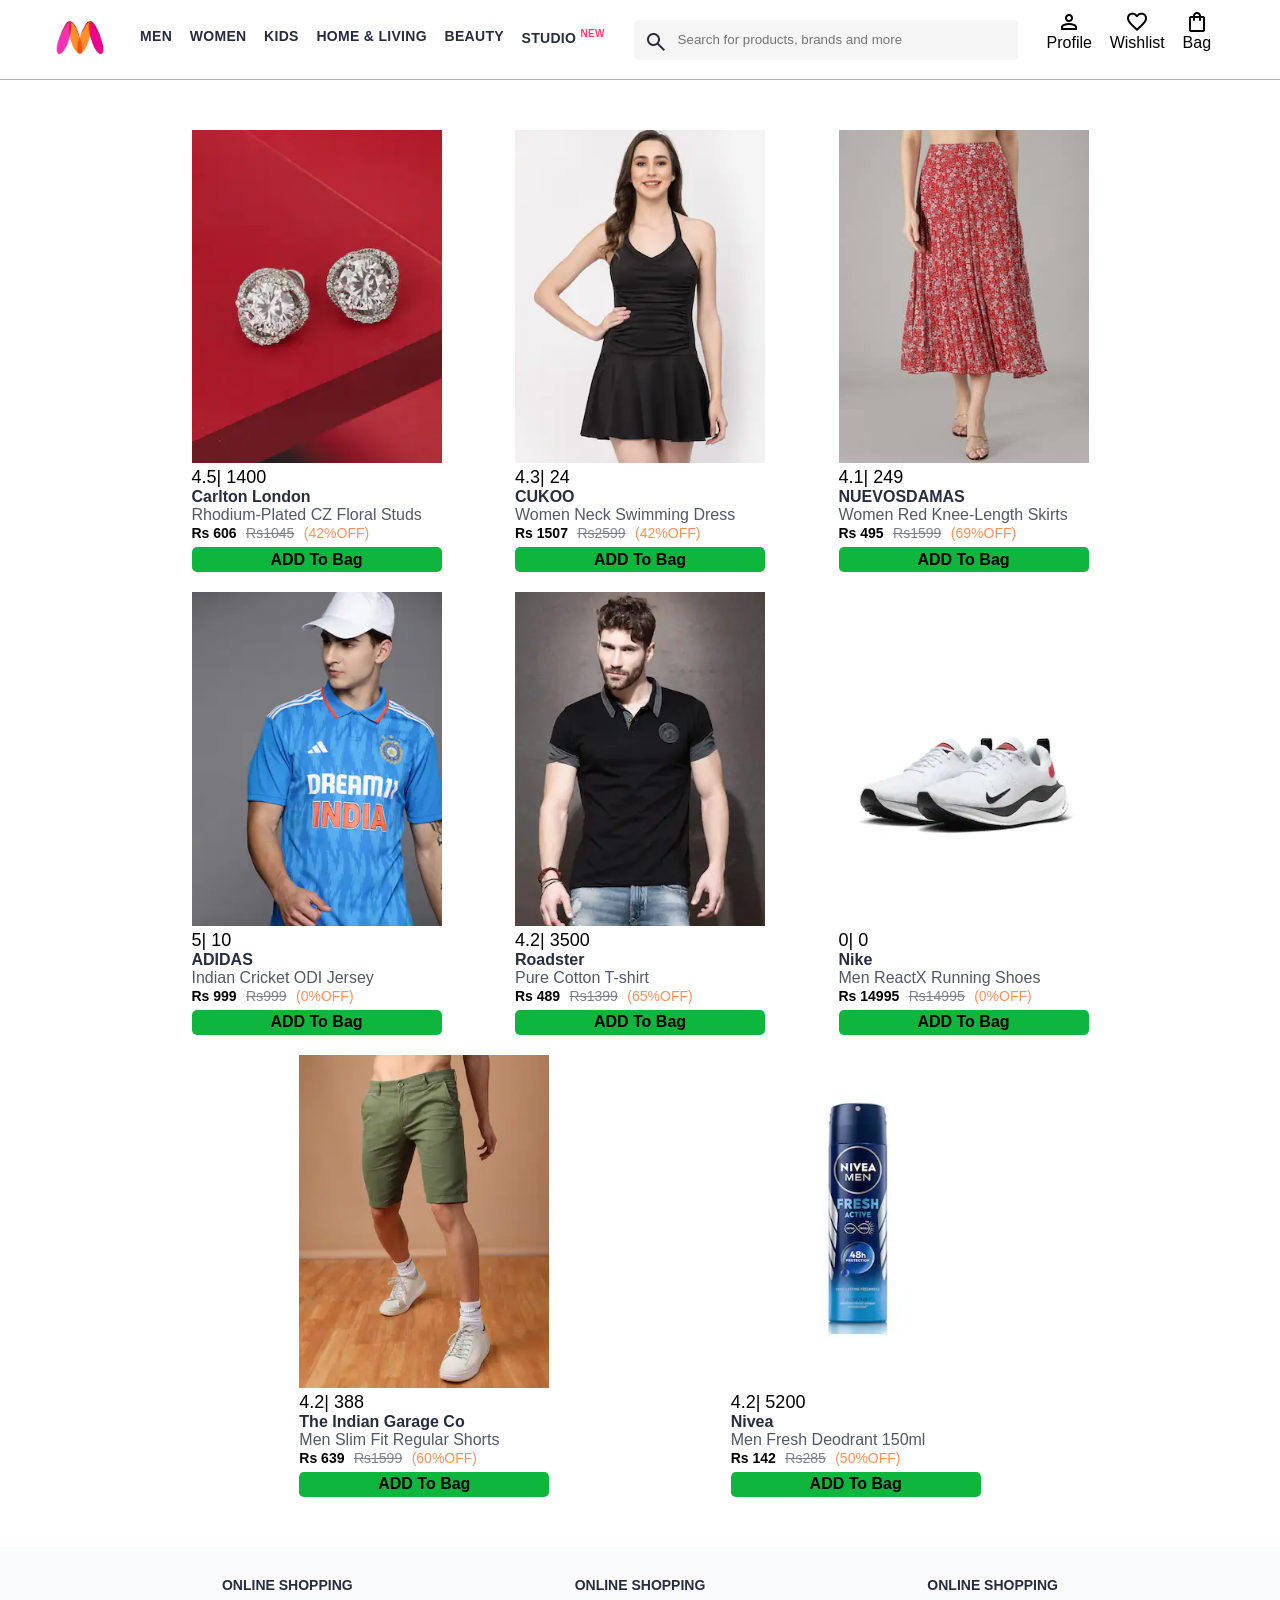
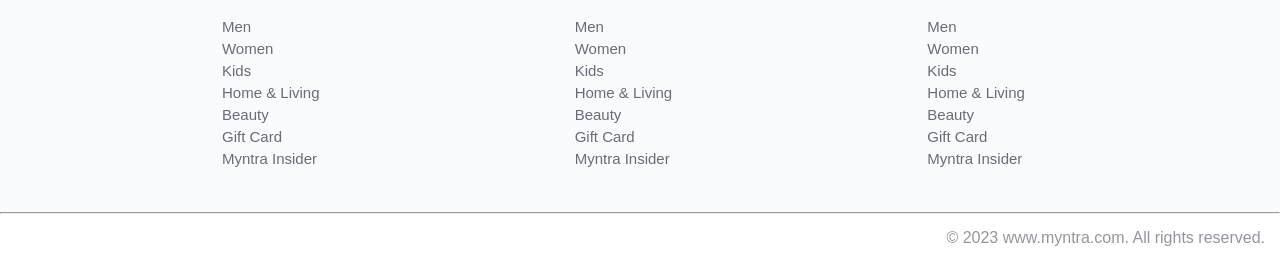
==== index.html @ b3f71ad2 "Add files via upload" ====
<!DOCTYPE html>
<html lang="en">
<head>
    <title>Myntra Functional Clone</title>
    <link rel="stylesheet" href="css/index.css">
    <link rel="stylesheet" href="https://fonts.googleapis.com/css2?family=Material+Symbols+Outlined:opsz,wght,FILL,GRAD@20..48,100..700,0..1,-50..200" />
</head>
<body>
    <header>
        <div class="logo_container">
            <a href="#"><img class="myntra_home" src="images/myntra_logo.webp" alt="Myntra Home"></a>
        </div>
        <nav class="nav_bar">
            <a href="#">Men</a>
            <a href="#">Women</a>
            <a href="#">Kids</a>
            <a href="#">Home & Living</a>
            <a href="#">Beauty</a>
            <a href="#">Studio <sup>New</sup></a>
        </nav>
        <div class="search_bar">
            <span class="material-symbols-outlined search_icon">search</span>
            <input class="search_input" placeholder="Search for products, brands and more">
        </div>
        <div class="action_bar">
            <div class="action_container">
                <span class="material-symbols-outlined action_icon">person</span>
                <span class="action_name">Profile</span>
            </div>

            <div class="action_container">
                <span class="material-symbols-outlined action_icon">favorite</span>
                <span class="action_name">Wishlist</span>
            </div>

            <a class="action_container" href="pages/bag.html">
                <span class="material-symbols-outlined action_icon">shopping_bag</span>
                <span class="action_name">Bag</span>
                <span class="bag-items" >0</span>

            </a>
        </div>
    </header>
    <main>
 <div class="items_containor"></div>
    </main>
    <footer>
        <div class="footer_container">
            <div class="footer_column">
                <h3>ONLINE SHOPPING</h3>

                <a href="#">Men</a>
                <a href="#">Women</a>
                <a href="#">Kids</a>
                <a href="#">Home & Living</a>
                <a href="#">Beauty</a>
                <a href="#">Gift Card</a>
                <a href="#">Myntra Insider</a>
            </div>

            <div class="footer_column">
                <h3>ONLINE SHOPPING</h3>

                <a href="#">Men</a>
                <a href="#">Women</a>
                <a href="#">Kids</a>
                <a href="#">Home & Living</a>
                <a href="#">Beauty</a>
                <a href="#">Gift Card</a>
                <a href="#">Myntra Insider</a>
            </div>

            <div class="footer_column">
                <h3>ONLINE SHOPPING</h3>

                <a href="#">Men</a>
                <a href="#">Women</a>
                <a href="#">Kids</a>
                <a href="#">Home & Living</a>
                <a href="#">Beauty</a>
                <a href="#">Gift Card</a>
                <a href="#">Myntra Insider</a>
            </div>
        </div>
        <hr>

        <div class="copyright">
            © 2023 www.myntra.com. All rights reserved.
        </div>
    </footer>
       <script src="data/items.js"></script>
    <script src="index.js"></script>
 
</body>
</html>
---- css/index.css ----
/***************** Item Page CSS **************************/
/*

.item-details {
    cursor: pointer;
    width: 250px;
    margin: 10px;
}
.stars {
    font-size: 12px;
    font-weight: 700;
    text-align: left;
}
.company {
    font-size: 18px;
    font-weight: 700;
    line-height: 1;
    color: #282c3f;
    margin-bottom: 6px;
    overflow: hidden;
    text-overflow: ellipsis;
    white-space: nowrap;
    margin-top: 20px;
}
.item-name {
    color: #535766;
    font-size: 16px;
    line-height: 1;
    margin-bottom: 0;
    margin-top: 0;
    overflow: hidden;
    text-overflow: ellipsis;
    white-space: nowrap;
    font-weight: 400;
    display: block;
}
.price-container {
    margin-top: 10px;
}
.current-price {
    font-size: 14px;
    font-weight: 700;
    color: #282c3f;
}
.original-price {
    text-decoration: line-through;
    color: #7e818c;
    font-weight: 400;
    margin-left: 5px;
    font-size: 12px;
}
.discount-percentage {
    color: #ff905a;
    font-weight: 400;
    font-size: 12px;
    margin-left: 5px;
}
.btn-bag {
    background-color: lightgreen;
    border: none;
    padding: 5px 15px;
    border-radius: 10px;
    width: 100%;
    margin-top: 7px;
    font-size: 20px;
    cursor: pointer;
}
    */
.bag-items {
    background-color: #f16565;
    white-space: nowrap;
    text-align: center;
    line-height: 18px;
    padding: 0 6px;
    height: 18px;
    position: relative;
    border-radius: 50%;
    font-size: 12px;
    color: #fff;
    left: 13px;
    top: -44px;
    font-weight: 700;
    cursor: pointer;
}
 .action_container {
    text-decoration: none;
}
a.action_container:link {
    color:black;
}
* {
    margin: 0;
    padding: 0;
    font-family: Assistant,-apple-system,BlinkMacSystemFont,Segoe UI,Roboto,Helvetica,Arial,sans-serif;
    box-sizing: border-box;
}
header {
    display: flex;
    background-color: #ffffff;
    height: 80px;
    justify-content: space-between;
    align-items: center;
    border-bottom: 1px solid #b6b1b1;
}
.myntra_home {
    height: 45px;
}
.logo_container {
    margin-left: 4%;
}
.action_bar {
    margin-right: 4%;
}
.nav_bar {
    display: flex;
    min-width: 500px;
    justify-content: space-evenly;
}
.nav_bar a {
    font-size: 14px;
    letter-spacing: .3px;
    color: #282c3f;
    font-weight: 700;
    text-transform: uppercase;
    text-decoration: none;
    padding: 28px 0;
    border-bottom: 5px solid #ffffff;
}
.nav_bar a:hover {
    border-bottom: 4px solid #f54e77;
}

.nav_bar a sup {
    color: #ff3f6c;
    font-size: 10px;
}

.search_bar {
    height: 40px;
    min-width: 200px;
    width: 30%;
    display: flex;
    align-items: center;
}
.search_icon {
    box-sizing: content-box;
    height: 20px;
    padding: 10px;

    background-color: #f5f5f6;
    color: #282c3f;
    font-weight: 300;
    border-radius: 4px 0 0 4px;
}
.search_input {
    color: #696e79;
    background-color: #f5f5f6;
    flex-grow: 1;
    height: 40px;
    border: 0;
    border-radius: 0 4px 4px 0;
}

.action_bar {
    display: flex;
    min-width: 200px;
    justify-content: space-evenly;
}

.action_container {
    display: flex;
    flex-direction: column;
    align-items: center;
}

/* Main section */
.banner_container {
    margin: 40px 0;
}
.banner_image {
    width: 100%;
}

.category_heading {
    text-transform: uppercase;
    color: #3e4152;
    letter-spacing: .15em;
    font-size: 1.8em;
    margin: 50px 0 10px 30px;
    max-height: 5em;
    font-weight: 700;
}

.category-items,.items_containor {
    width: 80%;
    margin: 50px 10%;
    display: flex;
    flex-wrap: wrap;
    justify-content: space-evenly;
}

.sale_item {
    width: 250px;
}

.footer_container {
    padding: 30px 0px 40px 0px;
    background: #FAFBFC;
    display: flex;
    justify-content: space-evenly;
}

.footer_column {
    display: flex;
    flex-direction: column;
}

.footer_column h3 {
    color: #282c3f;
    font-size: 14px;
    margin-bottom: 25px;
}

.footer_column a {
    color: #696b79;
    font-size: 15px;
    text-decoration: none;
    padding-bottom: 5px;
}

.copyright {
    color: #94969f;
    text-align: end;
    padding: 15px;
}
.items_containor{
width:80%;
margin:40px 10%;


}
.item_containor{
    width:250px;
margin: 10px;
}
.item_img{
width: 100%;
}
.rating{
font-size: large;
font-weight: 500;
}
.company{
font-weight: 700;
color: #282c3f;
font-size:16px ;
}
.item_name{
color:#535766;
font-weight: 400px;
}
.price{
  
}
.current_price{
    font-weight: 700;
    font-size:14px;
   
}
.orginal_price{
    text-decoration: line-through;
    color:#7e818c;
    font-size:14px;
    margin-left:5px;
}
.discount{
    color:#ff905a;
     font-size:14px;
     margin-left:5px;
}
.buttonOfAdd{
    width:100%;
    height:25px;
    background-color: rgb(14, 182, 61);
    font-weight: 600;
    font-size:medium;
    cursor: pointer;
    border-radius: 5px;
    border: 0px;
    margin-top: 5px;
}
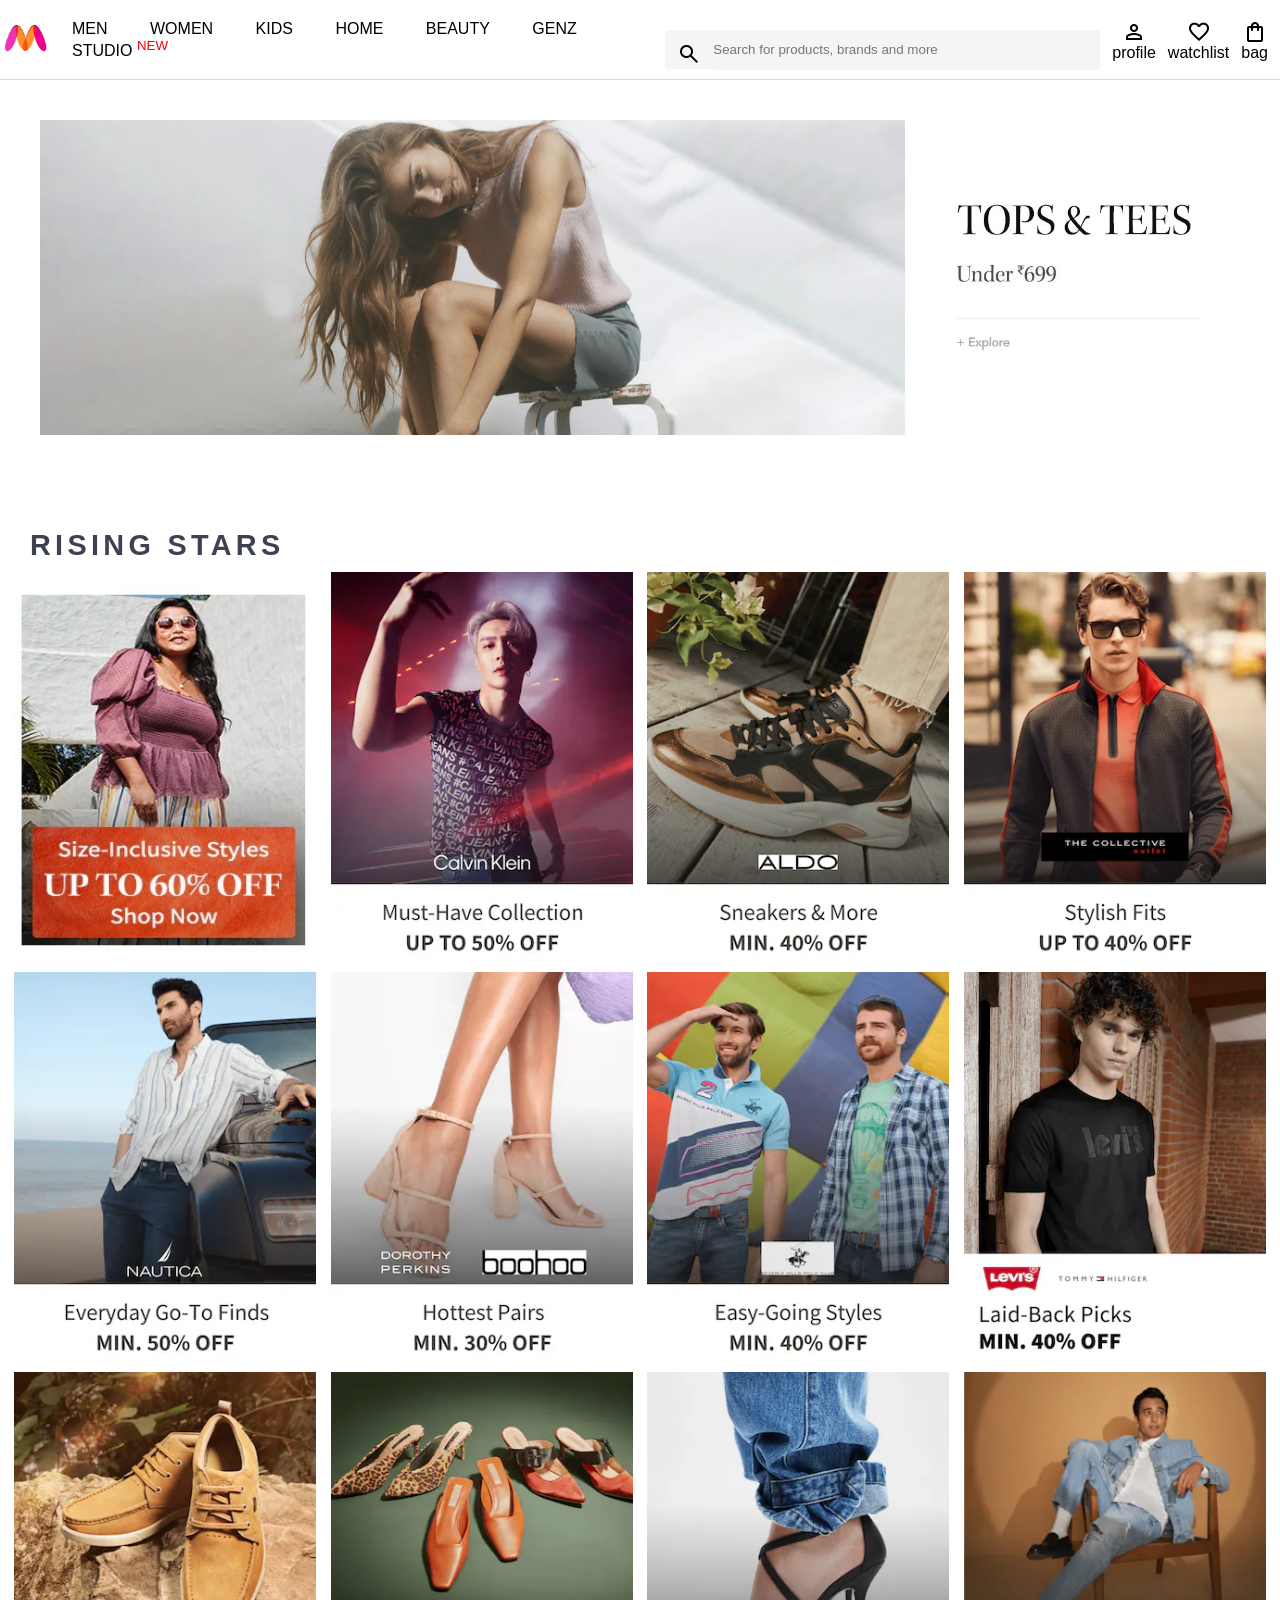
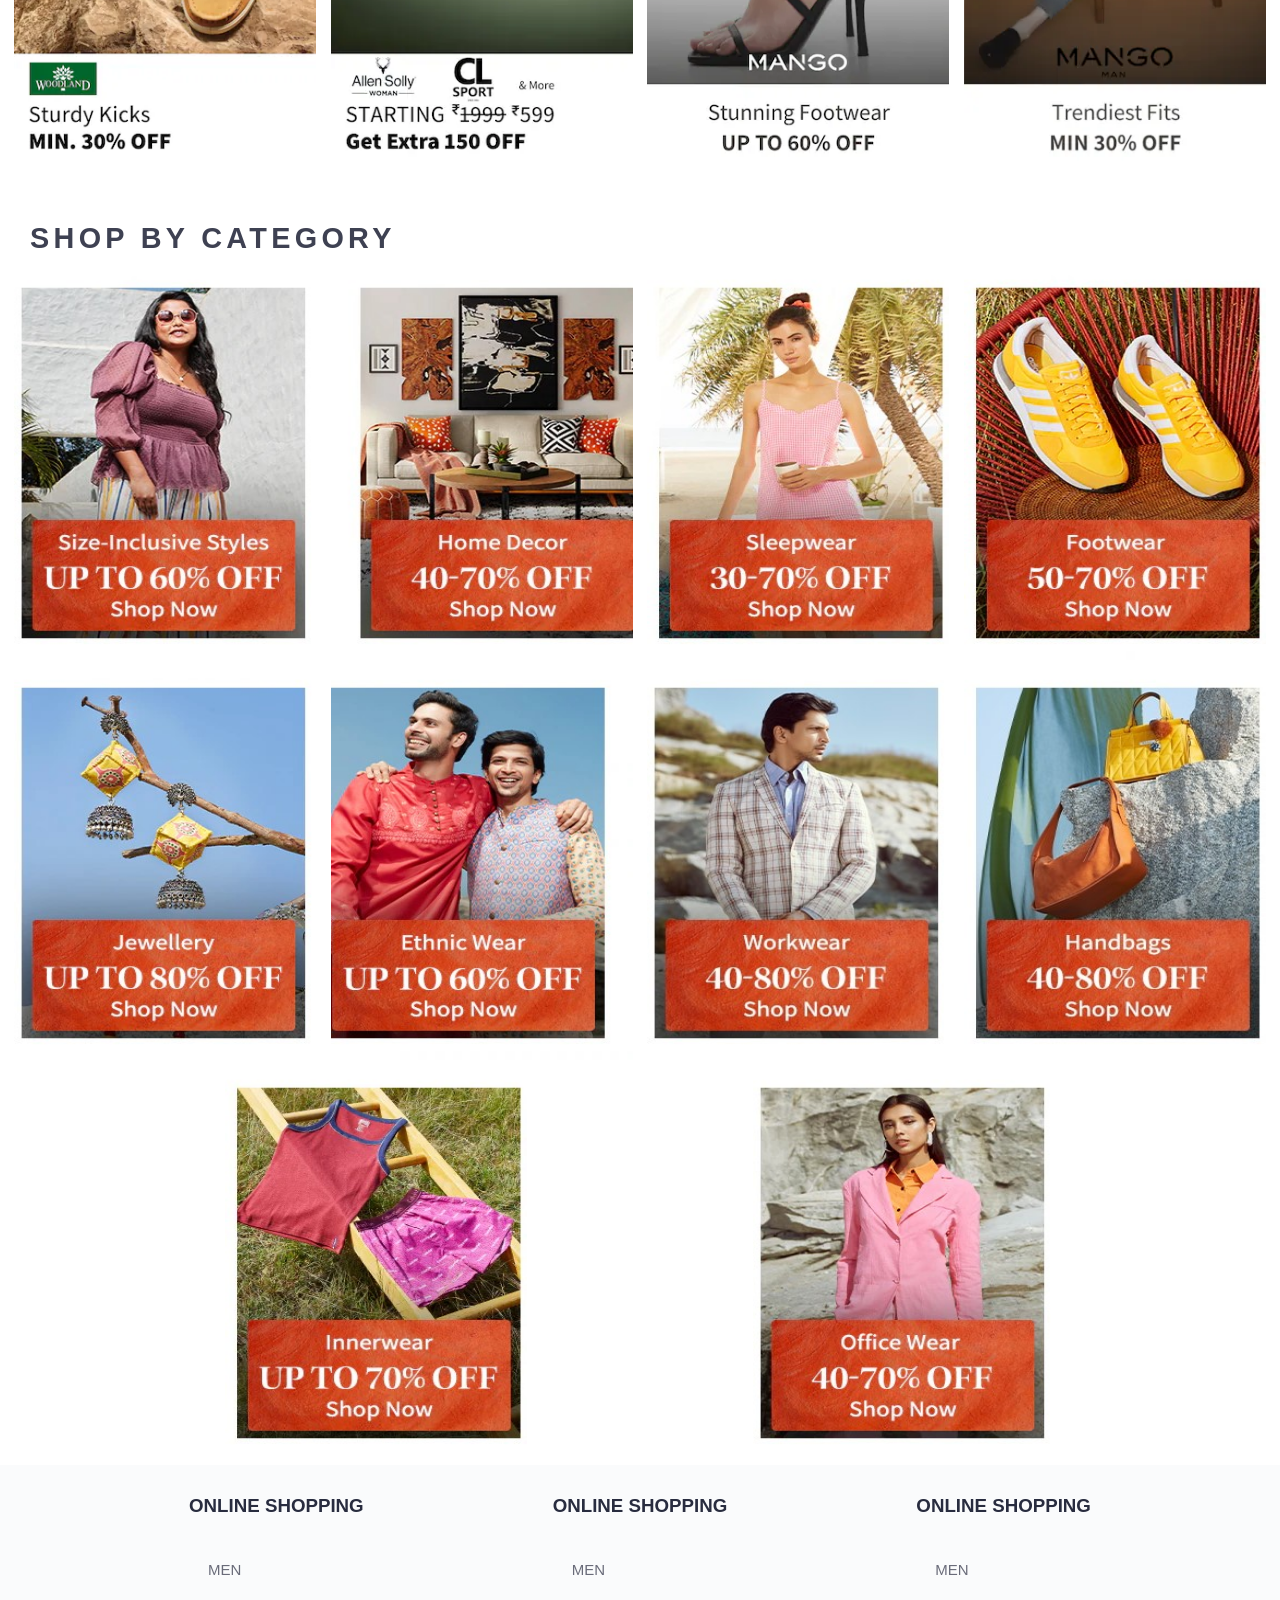
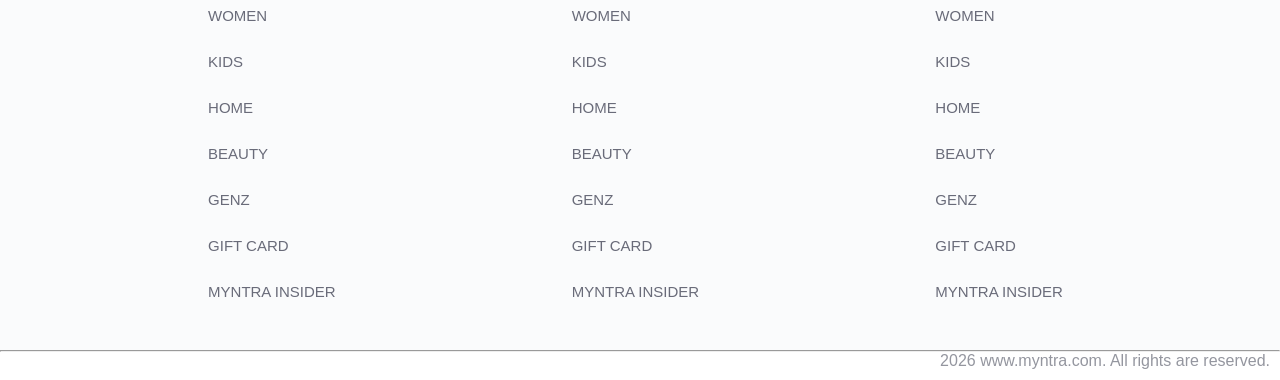
==== commit e1c53e80: "Update and rename mantra.html to index.html" ====
--- a/index.html
+++ b/index.html
@@ -1,95 +1,147 @@
 <!DOCTYPE html>
 <html lang="en">
 <head>
-    <title>Myntra Functional Clone</title>
-    <link rel="stylesheet" href="css/index.css">
-    <link rel="stylesheet" href="https://fonts.googleapis.com/css2?family=Material+Symbols+Outlined:opsz,wght,FILL,GRAD@20..48,100..700,0..1,-50..200" />
+    <meta charset="UTF-8">
+    <meta name="viewport" content="width=device-width, initial-scale=1.0">
+    <title>Document</title>
+    <link rel="stylesheet" href="mantra.css">
+    <!-- <link rel="stylesheet" href="https://fonts.googleapis.com/css2?family=Material+Symbols+Outlined:opsz,wght,FILL,GRAD@24,400,0,0&icon_names=search" /> -->
+    <link rel="stylesheet" href="https://fonts.googleapis.com/css2?family=Material+Symbols+Outlined" />
+
+   
+    
+
 </head>
 <body>
-    <header>
-        <div class="logo_container">
-            <a href="#"><img class="myntra_home" src="images/myntra_logo.webp" alt="Myntra Home"></a>
+    <header> 
+        <div class="logo">
+            <img  class= " logo"src="img/myntra_logo.webp">
         </div>
-        <nav class="nav_bar">
-            <a href="#">Men</a>
-            <a href="#">Women</a>
-            <a href="#">Kids</a>
-            <a href="#">Home & Living</a>
-            <a href="#">Beauty</a>
-            <a href="#">Studio <sup>New</sup></a>
-        </nav>
-        <div class="search_bar">
-            <span class="material-symbols-outlined search_icon">search</span>
-            <input class="search_input" placeholder="Search for products, brands and more">
+
+        
+        <div class="catgeory">
+        <a class="c" href="index.html">men</a>
+        <a class="c" href="#">women</a>
+        <a class="c" href="#">kids</a>
+        <a class="c" href="#">home</a>
+        <a class="c" href="#">beauty</a> 
+        <a class="c" href="#">genz</a>   
+        <a class="c" href="#">studio
+            <sup>new</sup>
+        </a>
         </div>
-        <div class="action_bar">
-            <div class="action_container">
-                <span class="material-symbols-outlined action_icon">person</span>
-                <span class="action_name">Profile</span>
-            </div>
+    <div id="search_bar">
+        <span class="material-symbols-outlined search">
+search
+</span>
+        <input type="text" placeholder="Search for products, brands and more">
 
-            <div class="action_container">
-                <span class="material-symbols-outlined action_icon">favorite</span>
-                <span class="action_name">Wishlist</span>
-            </div>
+    </div>
+       
 
-            <a class="action_container" href="pages/bag.html">
-                <span class="material-symbols-outlined action_icon">shopping_bag</span>
-                <span class="action_name">Bag</span>
-                <span class="bag-items" >0</span>
+        <div class="action"> 
 
-            </a>
+
+<div class="icon">
+ <span class="material-symbols-outlined icon">
+person
+</span>
+<span>profile</span>
+</div>
+
+<div class="icon">
+<span class="material-symbols-outlined icon">
+favorite
+
+</span>
+<span>watchlist</span>
+</div>
+<div class="icon">
+<span class="material-symbols-outlined icon">
+shopping_bag
+</span>
+<span>bag</span>
+</div>
         </div>
+
+
     </header>
-    <main>
- <div class="items_containor"></div>
+    <main> 
+        <div class="banner">
+            <img class="banner_img" src="img/banner.jpg" alt="banner_img">
+        </div>
+        <div class="cat_heading"> RISING STARS</div>
+        <div class="cat_offers">
+            <a href="#" ><img class="offer_img" src="img/1 (1).jpg"></a>
+            <a href="#" ><img class="offer_img" src="img/2.png"></a>
+            <a href="#" ><img class="offer_img" src="img/3.png"></a>
+            <a href="#" ><img class="offer_img" src="img/4.png"></a>
+            <a href="#" ><img class="offer_img" src="img/5.png"></a>
+            <a href="#" ><img class="offer_img" src="img/6.png"></a>
+            <a href="#" ><img class="offer_img" src="img/7.png"></a>
+            <a href="#" ><img class="offer_img" src="img/8.png"></a>
+            <a href="#" ><img class="offer_img" src="img/9.png"></a>
+            <a href="#" ><img class="offer_img" src="img/10.png"></a>
+            <a href="#" ><img class="offer_img" src="img/11.png"></a>
+            <a href="#" ><img class="offer_img" src="img/12.png"></a>
+        </div>
+
+          </div>
+        <div class="cat_heading"> Shop By Category</div>
+        <div class="cat_offers">
+            <a href="#" ><img class="offer_img" src="img/1 (1).jpg"></a>
+            <a href="#" ><img class="offer_img" src="img/2.jpg"></a>
+            <a href="#" ><img class="offer_img" src="img/3.jpg"></a>
+            <a href="#" ><img class="offer_img" src="img/4.jpg"></a>
+            <a href="#" ><img class="offer_img" src="img/5.jpg"></a>
+            <a href="#" ><img class="offer_img" src="img/6.jpg"></a>
+            <a href="#" ><img class="offer_img" src="img/7.jpg"></a>
+            <a href="#" ><img class="offer_img" src="img/8.jpg"></a>
+            <a href="#" ><img class="offer_img" src="img/9.jpg"></a>
+            <a href="#" ><img class="offer_img" src="img/10.jpg"></a>
+       
+     
+        </div>
     </main>
-    <footer>
-        <div class="footer_container">
-            <div class="footer_column">
-                <h3>ONLINE SHOPPING</h3>
+    <footer class="footer_container"> 
+<div class="footer_items">
+    <h3>ONLINE SHOPPING</h3>
+<a class="c" href="#">men</a>
+        <a class="c" href="#">women</a>
+        <a class="c" href="#">kids</a>
+        <a class="c" href="#">home</a>
+        <a class="c" href="#">beauty</a> 
+        <a class="c" href="#">genz</a>   
+        <a class="c" href="#">Gift card</a>
+        <a class="c" href="#">Myntra insider</a>
+</div>
 
-                <a href="#">Men</a>
-                <a href="#">Women</a>
-                <a href="#">Kids</a>
-                <a href="#">Home & Living</a>
-                <a href="#">Beauty</a>
-                <a href="#">Gift Card</a>
-                <a href="#">Myntra Insider</a>
-            </div>
-
-            <div class="footer_column">
-                <h3>ONLINE SHOPPING</h3>
-
-                <a href="#">Men</a>
-                <a href="#">Women</a>
-                <a href="#">Kids</a>
-                <a href="#">Home & Living</a>
-                <a href="#">Beauty</a>
-                <a href="#">Gift Card</a>
-                <a href="#">Myntra Insider</a>
-            </div>
-
-            <div class="footer_column">
-                <h3>ONLINE SHOPPING</h3>
-
-                <a href="#">Men</a>
-                <a href="#">Women</a>
-                <a href="#">Kids</a>
-                <a href="#">Home & Living</a>
-                <a href="#">Beauty</a>
-                <a href="#">Gift Card</a>
-                <a href="#">Myntra Insider</a>
-            </div>
-        </div>
-        <hr>
-
-        <div class="copyright">
-            © 2023 www.myntra.com. All rights reserved.
-        </div>
+<div class="footer_items">
+    <h3>ONLINE SHOPPING</h3>
+<a class="c" href="#">men</a>
+        <a class="c" href="#">women</a>
+        <a class="c" href="#">kids</a>
+        <a class="c" href="#">home</a>
+        <a class="c" href="#">beauty</a> 
+        <a class="c" href="#">genz</a>   
+        <a class="c" href="#">Gift card</a>
+        <a class="c" href="#">Myntra insider</a>
+</div>
+<div class="footer_items">
+    <h3>ONLINE SHOPPING</h3>
+<a class="c" href="#">men</a>
+        <a class="c" href="#">women</a>
+        <a class="c" href="#">kids</a>
+        <a class="c" href="#">home</a>
+        <a class="c" href="#">beauty</a> 
+        <a class="c" href="#">genz</a>   
+        <a class="c" href="#">Gift card</a>
+        <a class="c" href="#">Myntra insider</a>
+</div>
     </footer>
-       <script src="data/items.js"></script>
-    <script src="index.js"></script>
- 
+    <hr>
+    <div class="copyright">
+        2026 www.myntra.com. All rights are reserved.
+    </div>
 </body>
-</html>+</html>
--- a/mantra.css
+++ b/mantra.css
@@ -0,0 +1,135 @@
+*{
+    margin:0;
+    padding:0;
+    font-family: Assistant, -apple-system, BlinkMacSystemFont, Segoe UI, Roboto, Helvetica, Arial, sans-serif;
+    box-sizing: border-box;
+}
+header{
+    background-color: rgb(255, 255, 255);
+    height:80px;
+    display: flex;
+    padding:20px 0px 0px 0px;
+    box-sizing: border-box;
+    justify-content:space-evenly;
+    border-bottom: 1px solid rgb(216, 216, 216);
+}
+.catgeory a{
+    padding-bottom: 30px;
+    border-bottom: 5px solid rgb(255, 255, 255);
+}
+.catgeory a:hover{
+border-bottom:5px solid rgb(248, 0, 145) ;
+}
+.logo{
+    width:53px;
+    height:36px;
+
+}
+.c{
+text-decoration:none;
+margin: 5px;
+color: black;
+text-transform: uppercase;
+font-weight: 500;
+padding: 14px;
+
+}
+.searchbar .input{
+    height: 39px;
+    width: 324px;
+    background-color: rgb(250, 250, 250);
+    padding: 10px 10px 10px 20px;
+    box-sizing: border-box;
+    border: 4px solid white;
+}
+img{
+    height: 14.7px;
+    width: 14.7px;
+}
+.c sup{
+    color: red;
+}
+#search_bar input{
+    flex-grow: 1;
+    border: 0px;
+    height: 40px;
+   box-sizing: border-box;
+   background-color: #f5f5f6;
+   border-radius: 0px 4px 4px 0px;
+
+}
+.search{
+    height: 14.7px;
+    padding: 12px;
+    box-sizing: content-box;
+    background-color:#f5f5f6;
+    border-radius: 4px 0px 0px 4px;
+
+    
+}
+#search_bar{
+    width: 484px;
+    display: flex;
+    align-items: center;
+    
+}
+.action{
+    display:flex ;   
+    width: 200px;
+    justify-content: space-evenly;
+}
+.icon{
+    display: flex;
+    flex-direction: column;
+    align-items: center;
+}
+.banner_img{
+    height: auto;
+    width: 100%;
+    padding: 40px;
+}
+.cat_heading{
+        text-transform: uppercase;
+    color: #3e4152;
+    letter-spacing: .15em;
+    font-size: 1.8em;
+    margin: 50px 0 10px 30px;
+    max-height: 5em;
+    font-weight: 700;
+}
+.cat_offers{
+    display: flex;
+    flex-wrap: wrap;
+    justify-content: space-evenly;
+}
+.offer_img{
+    height: 396px;
+    width: 302px;
+
+}
+.footer_container{
+    padding: 30px 0px 40px 0px;
+    background-color: #fafbfc;
+    display: flex;
+    justify-content: space-evenly;
+}
+.footer_items{
+display: flex;
+flex-direction: column;
+}
+.footer_items a{
+    color: #696b79;
+    font-size: 15px;
+    padding-bottom: 5px;
+
+}
+.footer_items h3{
+    color: #282c3f;
+    padding-bottom: 25px;
+}
+.copyright{
+       color: #94969f;
+       text-align: end;
+       padding-bottom: 10px;
+       padding-right: 10px;
+}
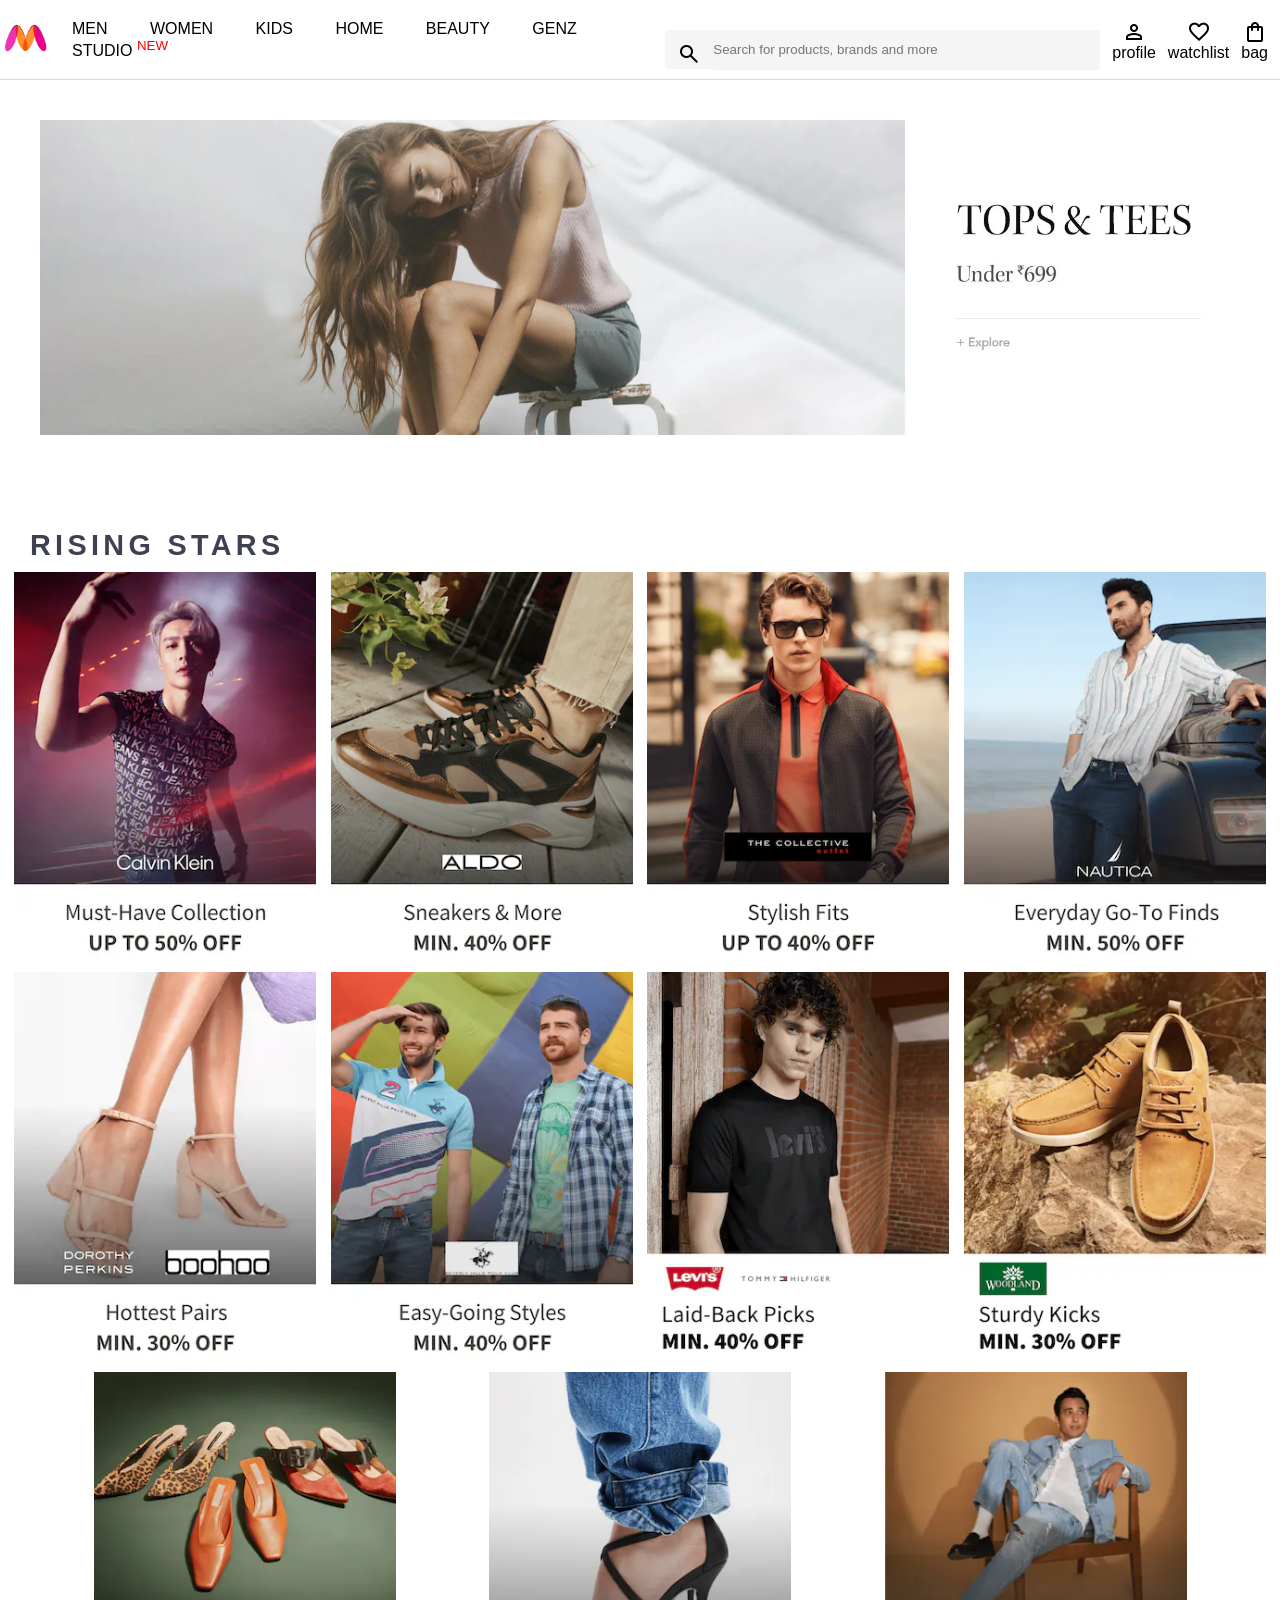
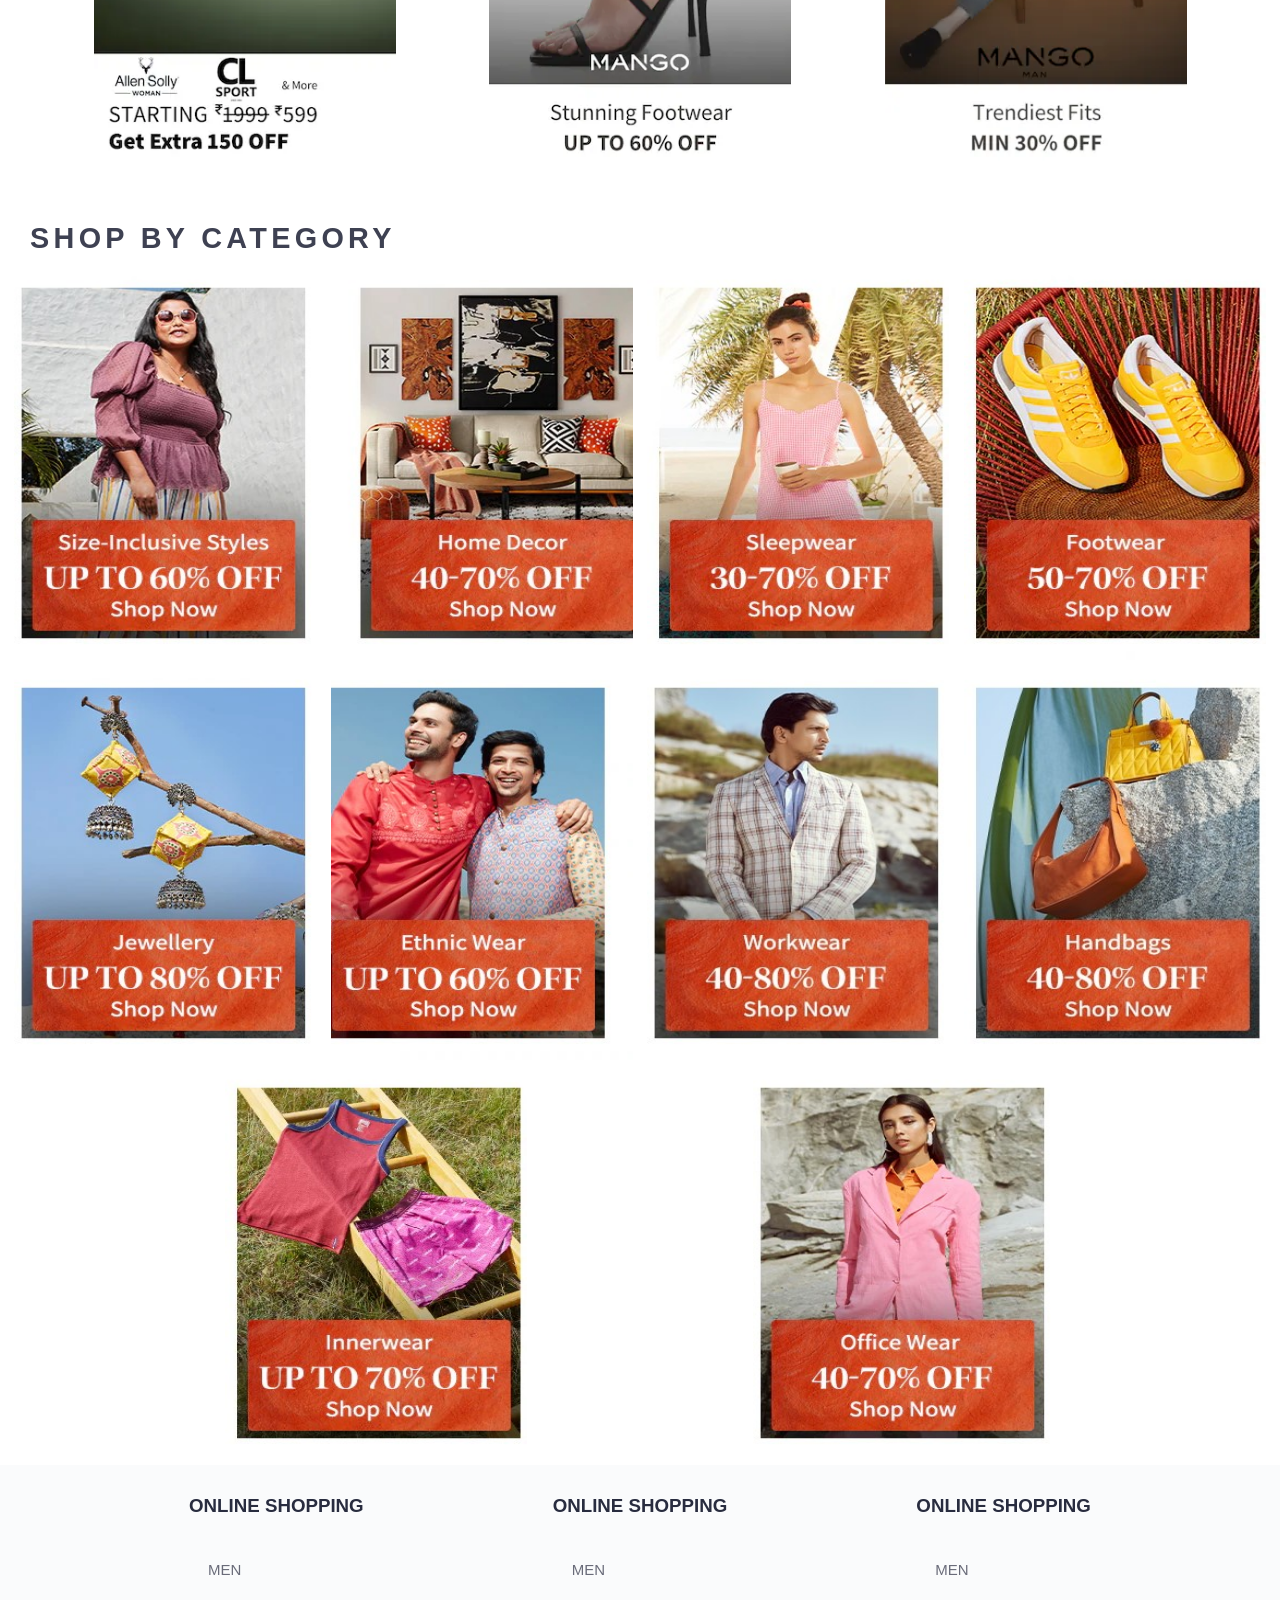
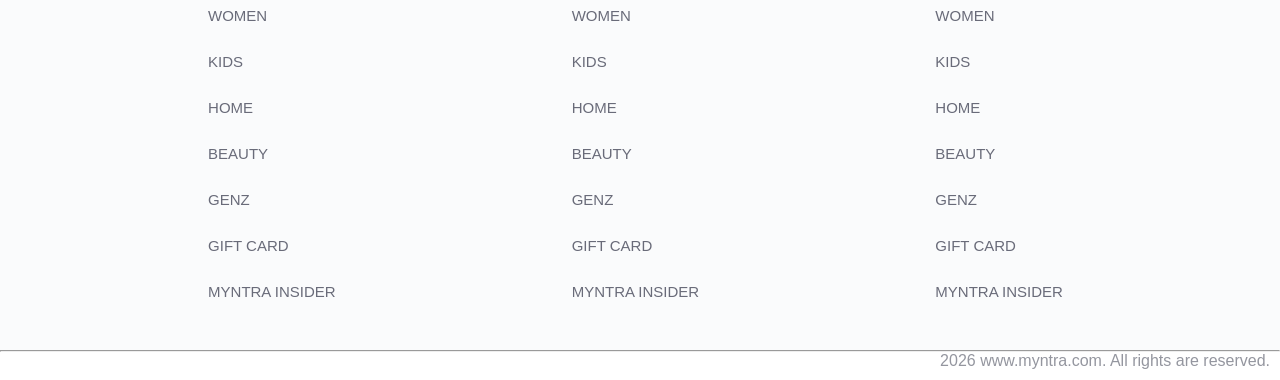
==== commit 9b6e9da5: "Fix HTML formatting and structure" ====
--- a/index.html
+++ b/index.html
@@ -18,9 +18,9 @@
             <img  class= " logo"src="img/myntra_logo.webp">
         </div>
 
-        
+        <!-- upgrade -->
         <div class="catgeory">
-        <a class="c" href="index.html">men</a>
+        <a class="c" href="mantra.html">men</a>
         <a class="c" href="#">women</a>
         <a class="c" href="#">kids</a>
         <a class="c" href="#">home</a>
@@ -72,7 +72,7 @@
         </div>
         <div class="cat_heading"> RISING STARS</div>
         <div class="cat_offers">
-            <a href="#" ><img class="offer_img" src="img/1 (1).jpg"></a>
+  
             <a href="#" ><img class="offer_img" src="img/2.png"></a>
             <a href="#" ><img class="offer_img" src="img/3.png"></a>
             <a href="#" ><img class="offer_img" src="img/4.png"></a>
@@ -145,3 +145,5 @@
     </div>
 </body>
 </html>
+
+
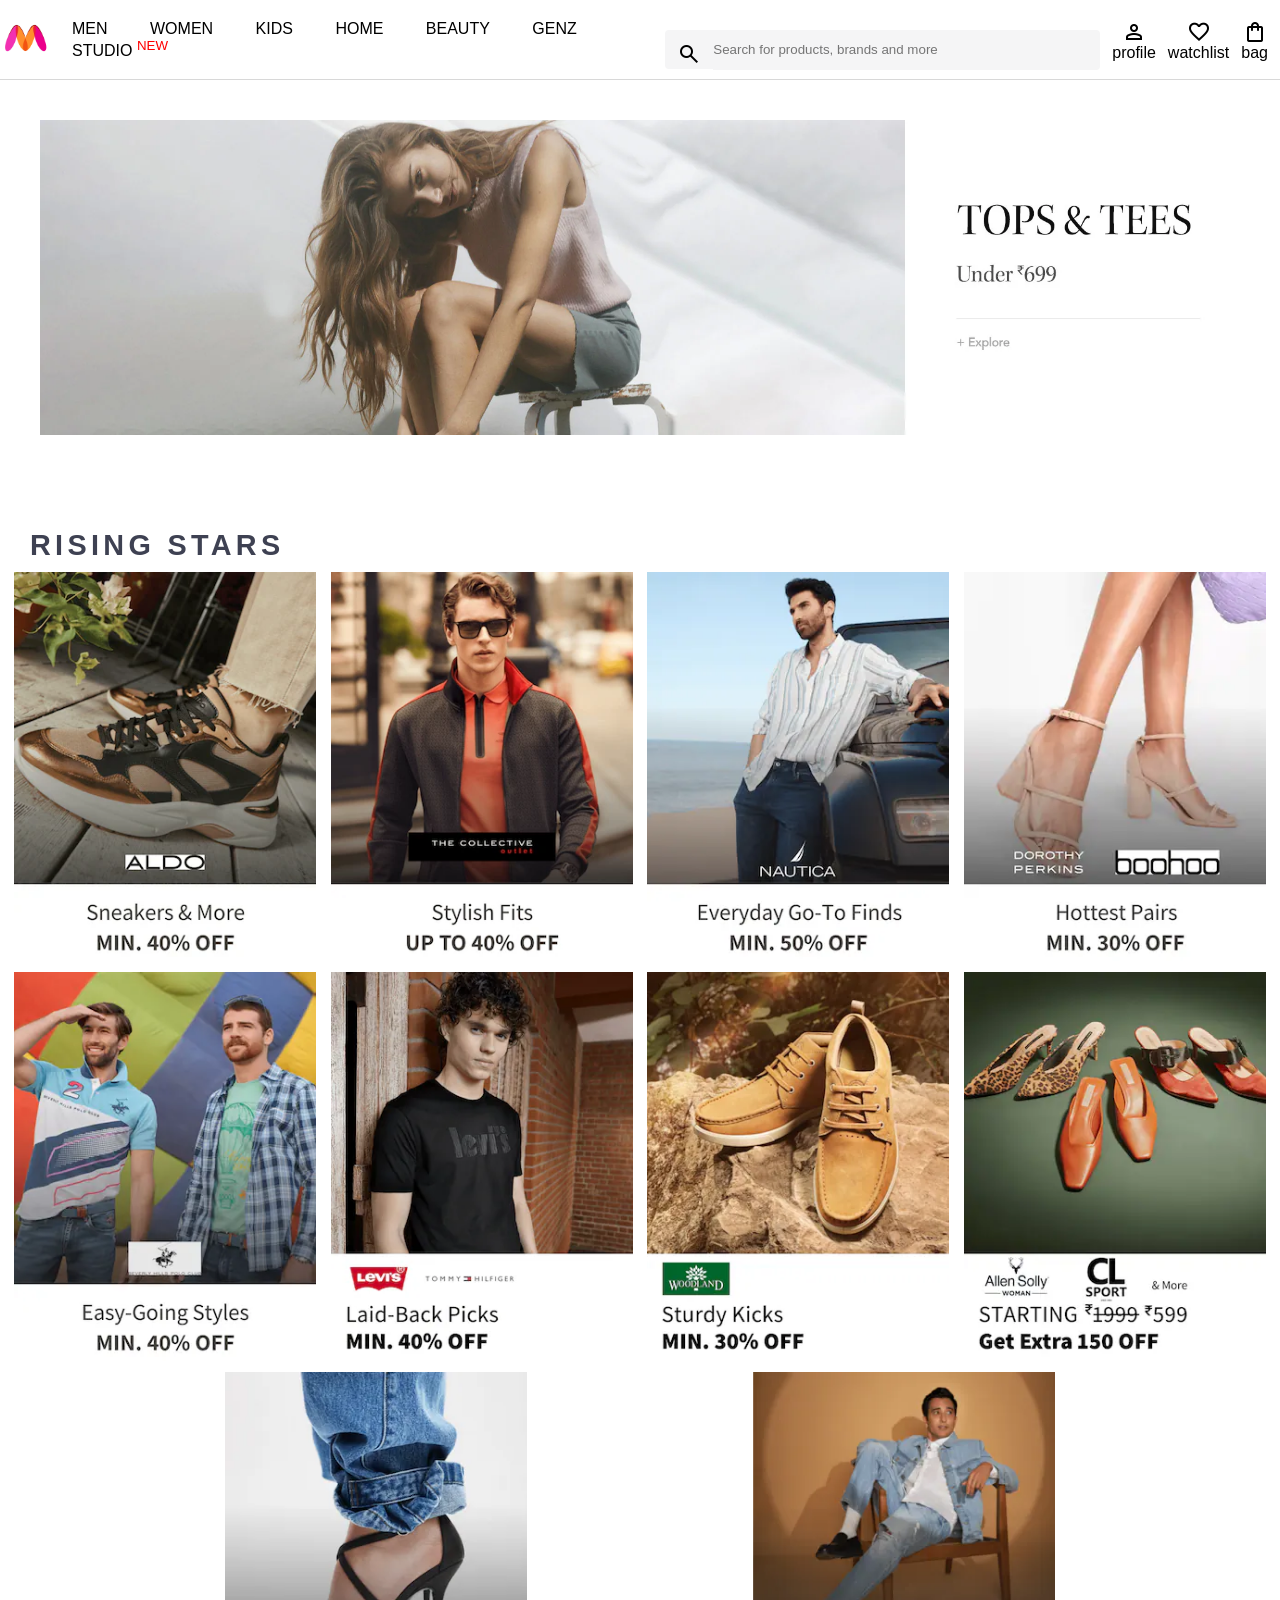
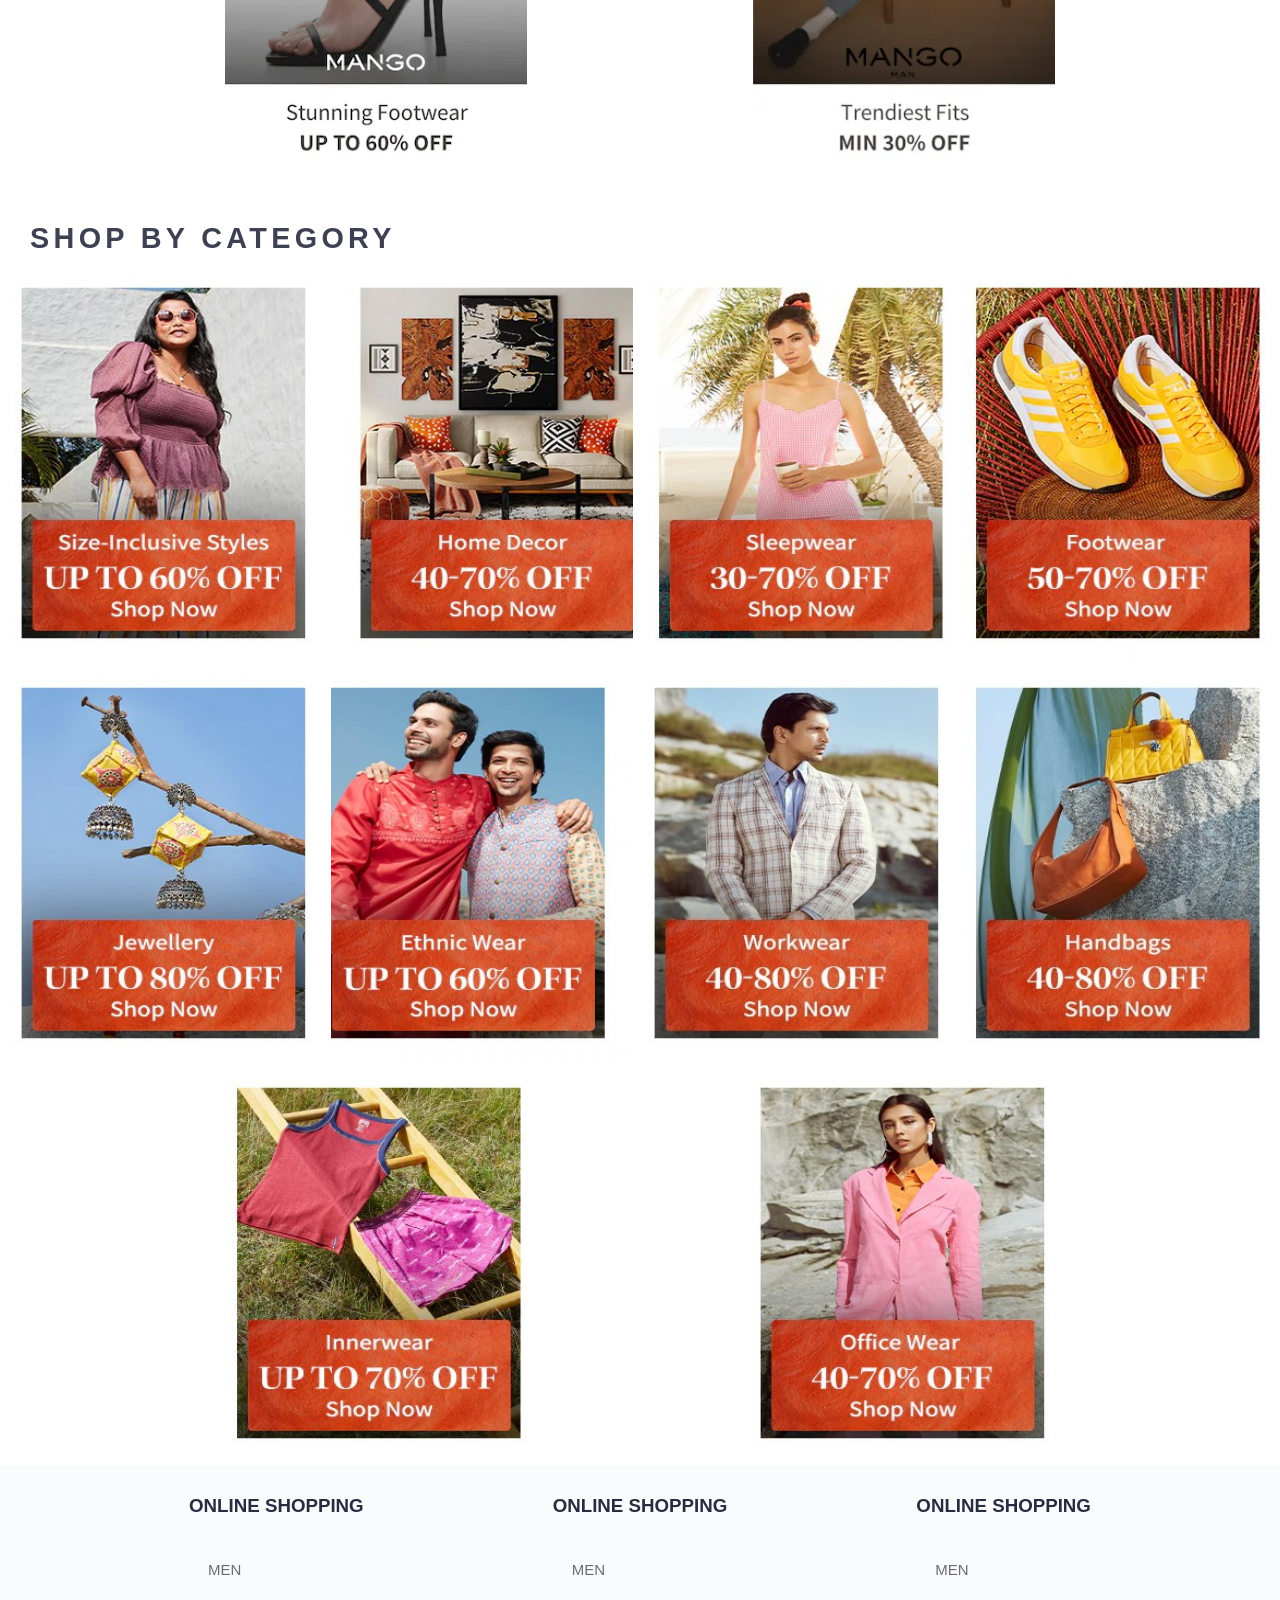
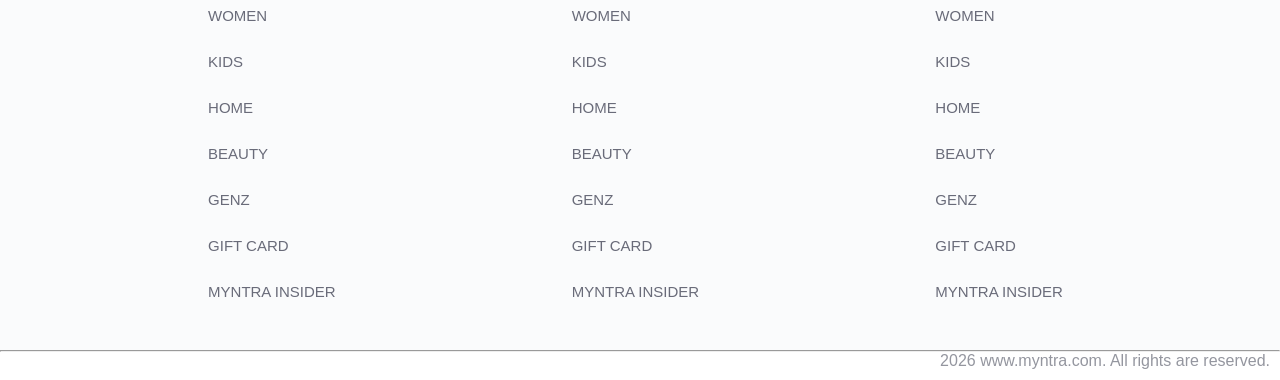
==== commit 28a02ddb: "Fix HTML formatting and structure" ====
--- a/index.html
+++ b/index.html
@@ -73,7 +73,6 @@
         <div class="cat_heading"> RISING STARS</div>
         <div class="cat_offers">
   
-            <a href="#" ><img class="offer_img" src="img/2.png"></a>
             <a href="#" ><img class="offer_img" src="img/3.png"></a>
             <a href="#" ><img class="offer_img" src="img/4.png"></a>
             <a href="#" ><img class="offer_img" src="img/5.png"></a>
